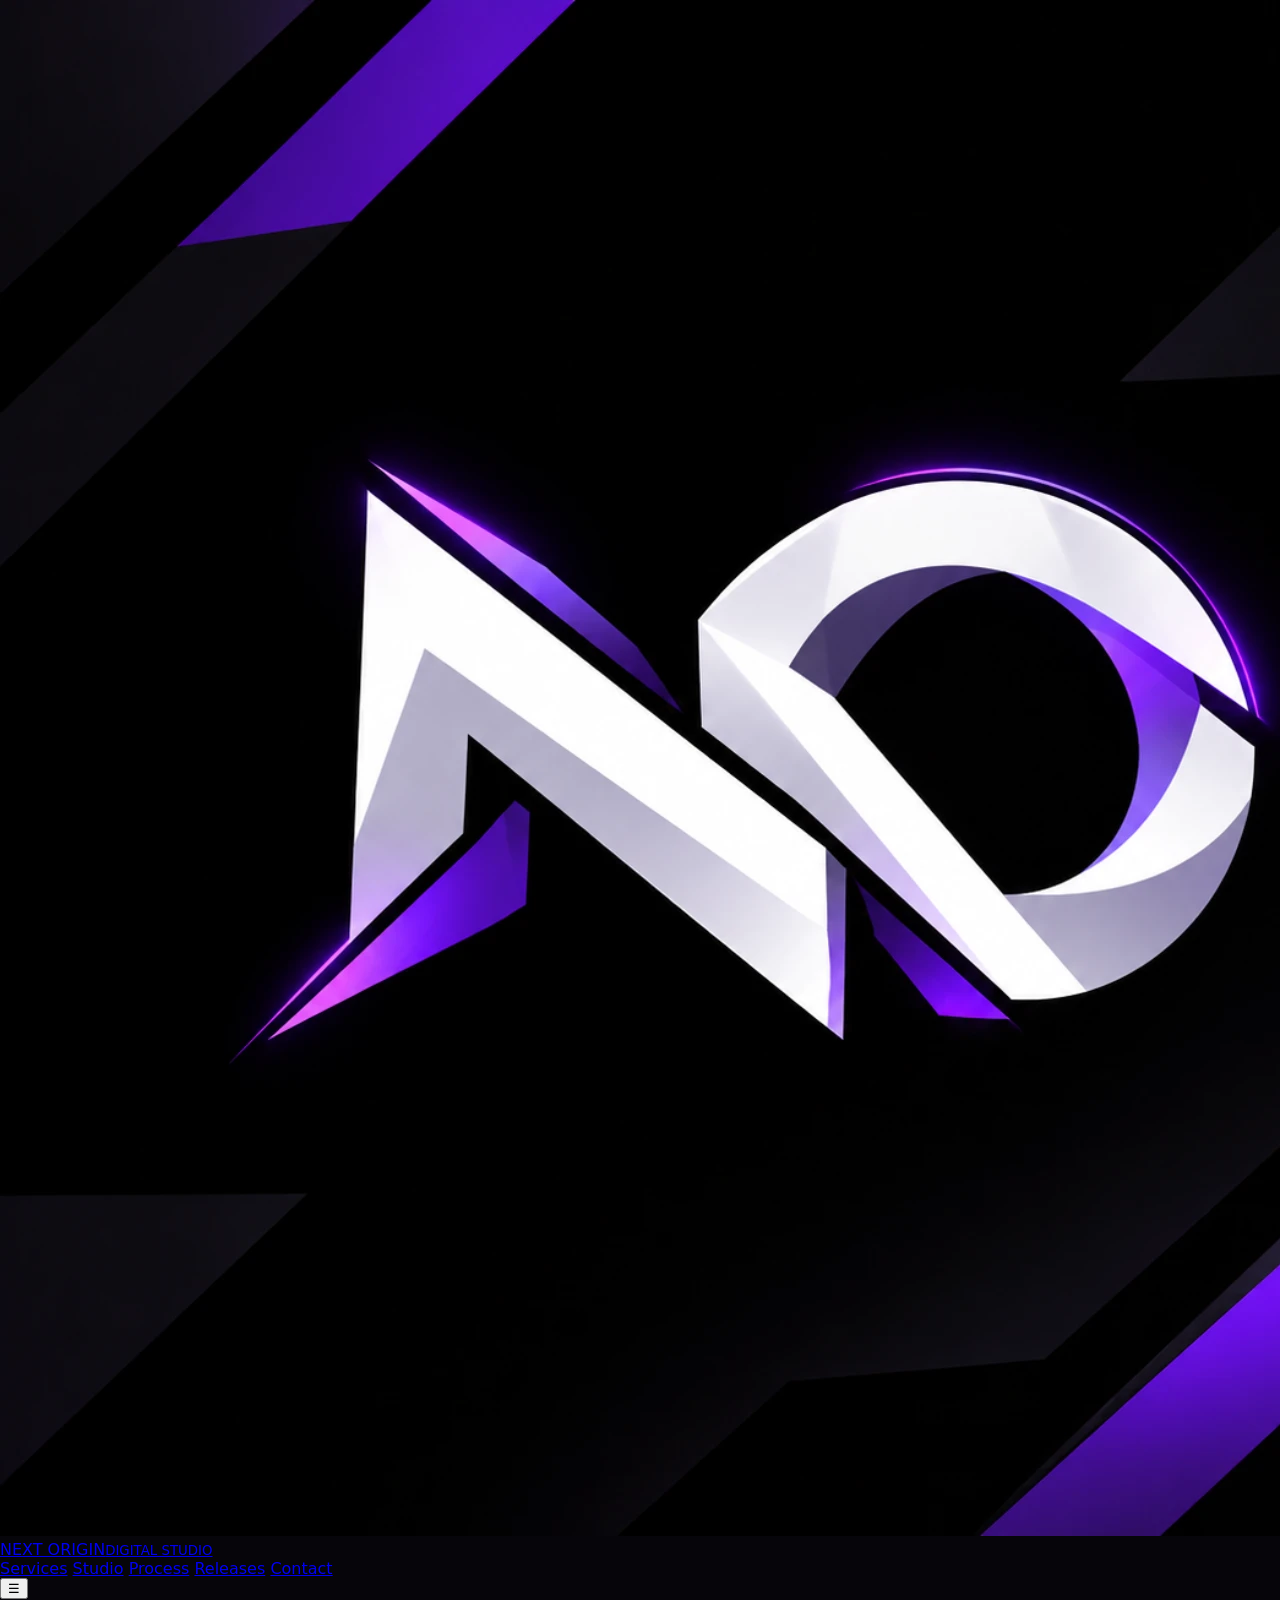
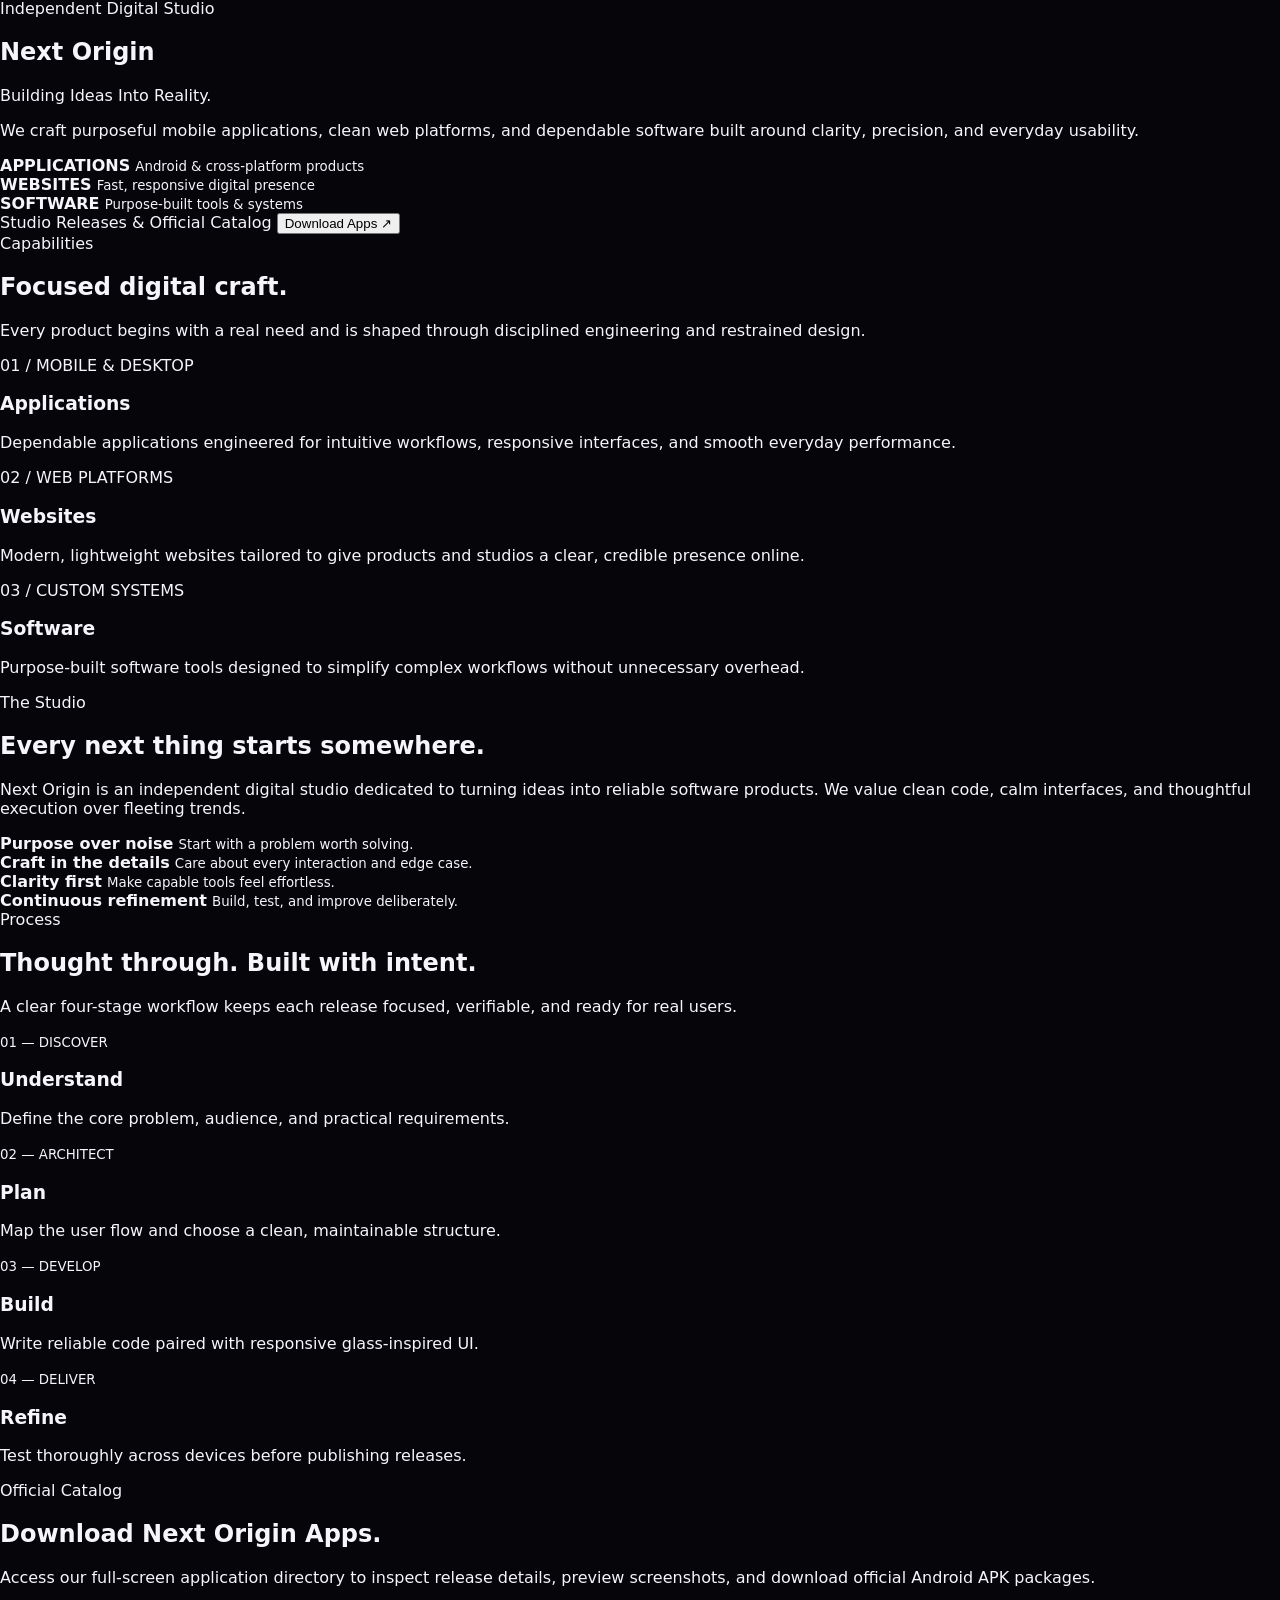
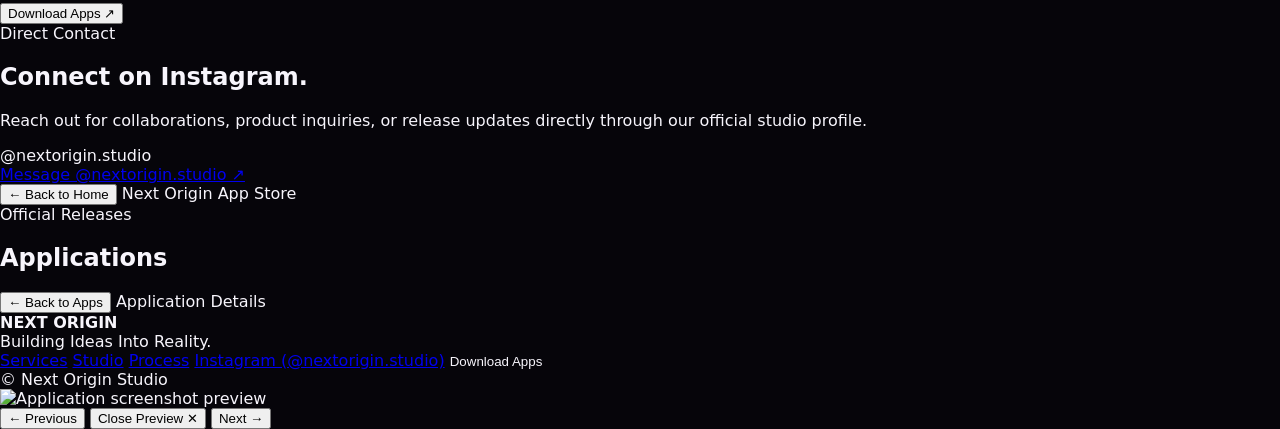
==== index.html @ e9613631 "Add files via upload" ====
<!DOCTYPE html>
<html lang="en">
<head>
<meta charset="UTF-8">
<meta name="viewport" content="width=device-width, initial-scale=1.0">
<meta name="theme-color" content="#06050a">
<meta name="description" content="Next Origin — Building Ideas Into Reality.">
<title>Next Origin — Digital Studio</title>
<style>html,body{margin:0;background:#06050a;color:#f7f5fc;font-family:Inter,ui-sans-serif,system-ui,-apple-system,sans-serif}
body.nxo-pending{opacity:0}
body.nxo-ready{opacity:1;transition:opacity .25s ease}</style>
</head>
<body class="nxo-pending" data-page-type="main">
<div class="ambient-field" aria-hidden="true">
  <div class="ambient-blob top"></div>
  <div class="ambient-blob bottom"></div>
</div>

<header id="header">
  <div class="container">
    <nav class="nav-shell">
      <a class="brand" href="#home" id="brandHomeLink">
        <span class="brand-mark"><img src="logo.png" alt="Next Origin logo"></span>
        <span>NEXT ORIGIN<small>DIGITAL STUDIO</small></span>
      </a>
      <div class="navlinks" id="navlinks">
        <a href="#services" data-home-link>Services</a>
        <a href="#about" data-home-link>Studio</a>
        <a href="#process" data-home-link>Process</a>
        <a href="#releases" data-home-link>Releases</a>
        <a href="#contact" data-home-link>Contact</a>
      </div>
      <div class="nav-actions">
        <button type="button" class="menu" id="menu" aria-label="Toggle menu">☰</button>
      </div>
    </nav>
  </div>
</header>

<main>
  <!-- HOME VIEW -->
  <div class="view-page active" id="homeView">
    <section class="hero" id="home">
      <div class="container">
        <div class="hero-panel liquid-glass reveal">
          <div class="eyebrow">Independent Digital Studio</div>
          <h1>Next Origin</h1>
          <p class="hero-tagline">Building Ideas Into <span>Reality.</span></p>
          <p class="lead">We craft purposeful mobile applications, clean web platforms, and dependable software built around clarity, precision, and everyday usability.</p>

          <div class="hero-pillars">
            <div class="pillar-chip">
              <strong>APPLICATIONS</strong>
              <small>Android &amp; cross-platform products</small>
            </div>
            <div class="pillar-chip">
              <strong>WEBSITES</strong>
              <small>Fast, responsive digital presence</small>
            </div>
            <div class="pillar-chip">
              <strong>SOFTWARE</strong>
              <small>Purpose-built tools &amp; systems</small>
            </div>
          </div>

          <div class="hero-bottom-bar">
            <span class="hero-status"><span class="status-dot"></span>Studio Releases &amp; Official Catalog</span>
            <button type="button" class="button" id="heroDownloadBtn">Download Apps ↗</button>
          </div>
        </div>
      </div>
    </section>

    <section class="section" id="services">
      <div class="container">
        <div class="section-head reveal">
          <div>
            <div class="kicker">Capabilities</div>
            <h2>Focused digital craft.</h2>
          </div>
          <p class="section-desc">Every product begins with a real need and is shaped through disciplined engineering and restrained design.</p>
        </div>
        <div class="services">
          <article class="service liquid-glass reveal">
            <div class="num">01 / MOBILE &amp; DESKTOP</div>
            <h3>Applications</h3>
            <p>Dependable applications engineered for intuitive workflows, responsive interfaces, and smooth everyday performance.</p>
          </article>
          <article class="service liquid-glass reveal">
            <div class="num">02 / WEB PLATFORMS</div>
            <h3>Websites</h3>
            <p>Modern, lightweight websites tailored to give products and studios a clear, credible presence online.</p>
          </article>
          <article class="service liquid-glass reveal">
            <div class="num">03 / CUSTOM SYSTEMS</div>
            <h3>Software</h3>
            <p>Purpose-built software tools designed to simplify complex workflows without unnecessary overhead.</p>
          </article>
        </div>
      </div>
    </section>

    <section class="section" id="about">
      <div class="container">
        <div class="about-panel liquid-glass reveal">
          <div class="about-copy">
            <div class="kicker">The Studio</div>
            <h2>Every next thing starts somewhere.</h2>
            <p>Next Origin is an independent digital studio dedicated to turning ideas into reliable software products. We value clean code, calm interfaces, and thoughtful execution over fleeting trends.</p>
          </div>
          <div class="values">
            <div class="value">
              <strong>Purpose over noise</strong>
              <small>Start with a problem worth solving.</small>
            </div>
            <div class="value">
              <strong>Craft in the details</strong>
              <small>Care about every interaction and edge case.</small>
            </div>
            <div class="value">
              <strong>Clarity first</strong>
              <small>Make capable tools feel effortless.</small>
            </div>
            <div class="value">
              <strong>Continuous refinement</strong>
              <small>Build, test, and improve deliberately.</small>
            </div>
          </div>
        </div>
      </div>
    </section>

    <section class="section" id="process">
      <div class="container">
        <div class="section-head reveal">
          <div>
            <div class="kicker">Process</div>
            <h2>Thought through. Built with intent.</h2>
          </div>
          <p class="section-desc">A clear four-stage workflow keeps each release focused, verifiable, and ready for real users.</p>
        </div>
        <div class="steps">
          <div class="step liquid-glass reveal">
            <small>01 — DISCOVER</small>
            <h3>Understand</h3>
            <p>Define the core problem, audience, and practical requirements.</p>
          </div>
          <div class="step liquid-glass reveal">
            <small>02 — ARCHITECT</small>
            <h3>Plan</h3>
            <p>Map the user flow and choose a clean, maintainable structure.</p>
          </div>
          <div class="step liquid-glass reveal">
            <small>03 — DEVELOP</small>
            <h3>Build</h3>
            <p>Write reliable code paired with responsive glass-inspired UI.</p>
          </div>
          <div class="step liquid-glass reveal">
            <small>04 — DELIVER</small>
            <h3>Refine</h3>
            <p>Test thoroughly across devices before publishing releases.</p>
          </div>
        </div>
      </div>
    </section>

    <!-- LOWER APPS & INSTAGRAM CONTACT SECTION -->
    <section class="section" id="releases">
      <div class="container">
        <div class="bottom-hub-grid">
          <div class="hub-card liquid-glass reveal">
            <div>
              <div class="kicker">Official Catalog</div>
              <h2>Download Next Origin Apps.</h2>
              <p>Access our full-screen application directory to inspect release details, preview screenshots, and download official Android APK packages.</p>
            </div>
            <div class="hub-actions">
              <button type="button" class="button" id="footerDownloadBtn">Download Apps ↗</button>
            </div>
          </div>

          <div class="hub-card liquid-glass reveal" id="contact">
            <div>
              <div class="kicker">Direct Contact</div>
              <h2>Connect on Instagram.</h2>
              <p>Reach out for collaborations, product inquiries, or release updates directly through our official studio profile.</p>
              <div class="insta-handle-badge">@nextorigin.studio</div>
            </div>
            <div class="hub-actions">
              <a class="button glass-secondary" href="https://instagram.com/nextorigin.studio" target="_blank" rel="noopener noreferrer">Message @nextorigin.studio ↗</a>
            </div>
          </div>
        </div>
      </div>
    </section>
  </div>

  <!-- FULL-SCREEN LIQUID GLASS APP STORE VIEW -->
  <div class="view-page" id="storeView" aria-label="Next Origin App Store">
    <section class="store-page">
      <div class="container">
        <div class="store-topbar liquid-glass">
          <button type="button" class="back-btn" id="storeBackHomeBtn">← Back to Home</button>
          <span class="kicker">Next Origin App Store</span>
        </div>
        <div class="store-header">
          <div>
            <div class="kicker">Official Releases</div>
            <h1>Applications</h1>
          </div>
          <div class="store-count-pill" id="storeCount"></div>
        </div>
        <div id="storeContent"></div>
      </div>
    </section>
  </div>

  <!-- FULL-SCREEN APP DETAIL VIEW -->
  <div class="view-page" id="detailView" aria-label="Application Details">
    <section class="store-page">
      <div class="container">
        <div class="store-topbar liquid-glass">
          <button type="button" class="back-btn" id="detailBackStoreBtn">← Back to Apps</button>
          <span class="kicker">Application Details</span>
        </div>
        <div id="detailContent"></div>
      </div>
    </section>
  </div>
</main>

<footer>
  <div class="container footer">
    <div>
      <b>NEXT ORIGIN</b>
      <div>Building Ideas Into Reality.</div>
    </div>
    <div class="footer-links">
      <a href="#services" data-home-link>Services</a>
      <a href="#about" data-home-link>Studio</a>
      <a href="#process" data-home-link>Process</a>
      <a href="https://instagram.com/nextorigin.studio" target="_blank" rel="noopener noreferrer">Instagram (@nextorigin.studio)</a>
      <button type="button" id="footerAppsLink" style="background:none;border:0;color:inherit;cursor:pointer;padding:0">Download Apps</button>
    </div>
    <div>© <span id="year"></span> Next Origin Studio</div>
  </div>
</footer>

<!-- Screenshot Lightbox Preview -->
<div class="preview-overlay" id="previewOverlay" role="dialog" aria-modal="true" aria-label="Screenshot preview">
  <div class="preview-frame">
    <img id="previewImage" src="" alt="Application screenshot preview">
    <div class="preview-controls">
      <button type="button" class="back-btn" id="previewPrevBtn">← Previous</button>
      <button type="button" class="back-btn" id="previewCloseBtn">Close Preview ✕</button>
      <button type="button" class="back-btn" id="previewNextBtn">Next →</button>
    </div>
  </div>
</div>
<script>
(async function bootNXO() {
  const ready = () => {
    document.body.classList.remove('nxo-pending');
    document.body.classList.add('nxo-ready');
  };
  const failsafe = setTimeout(ready, 1500);

  function decodeChunk(b64, key) {
    const bin = atob(b64.trim());
    const bytes = new Uint8Array(bin.length);
    for (let i = 0; i < bin.length; i++) {
      bytes[i] = bin.charCodeAt(i) ^ key;
    }
    return new TextDecoder('utf-8').decode(bytes);
  }

  try {
    const headers = { 'X-NXO-Client': '1' };
    const routerRes = await fetch('./router.txt', { cache: 'default', headers });
    if (!routerRes.ok) throw new Error('Router unavailable');
    const manifest = await routerRes.text();
    const map = {};
    manifest.split(/\r?\n/).forEach((line) => {
      const idx = line.indexOf('=');
      if (idx > 0) map[line.slice(0, idx).trim()] = line.slice(idx + 1).trim();
    });

    const key = Number(map.k || 73);
    const [cssEncoded, jsEncoded] = await Promise.all([
      map.m_a ? fetch('./' + map.m_a, { cache: 'default', headers }).then((r) => r.ok ? r.text() : '') : '',
      (map.m_b && document.body.dataset.pageType !== '404')
        ? fetch('./' + map.m_b, { cache: 'default', headers }).then((r) => r.ok ? r.text() : '')
        : '',
      document.body.dataset.pageType !== '404'
        ? fetch('./app_list.nxo', { cache: 'default' }).catch(() => null)
        : Promise.resolve()
    ]);

    if (cssEncoded) {
      const styleEl = document.createElement('style');
      styleEl.textContent = decodeChunk(cssEncoded, key);
      document.head.appendChild(styleEl);
    }

    if (jsEncoded) {
      const jsSource = decodeChunk(jsEncoded, key);
      const blob = new Blob([jsSource], { type: 'application/javascript' });
      const url = URL.createObjectURL(blob);
      const s = document.createElement('script');
      s.src = url;
      s.onload = () => URL.revokeObjectURL(url);
      s.onerror = () => URL.revokeObjectURL(url);
      document.body.appendChild(s);
    }
  } catch (e) {
    // Fallback gracefully
  } finally {
    clearTimeout(failsafe);
    ready();
  }
})();
</script>
</body>
</html>
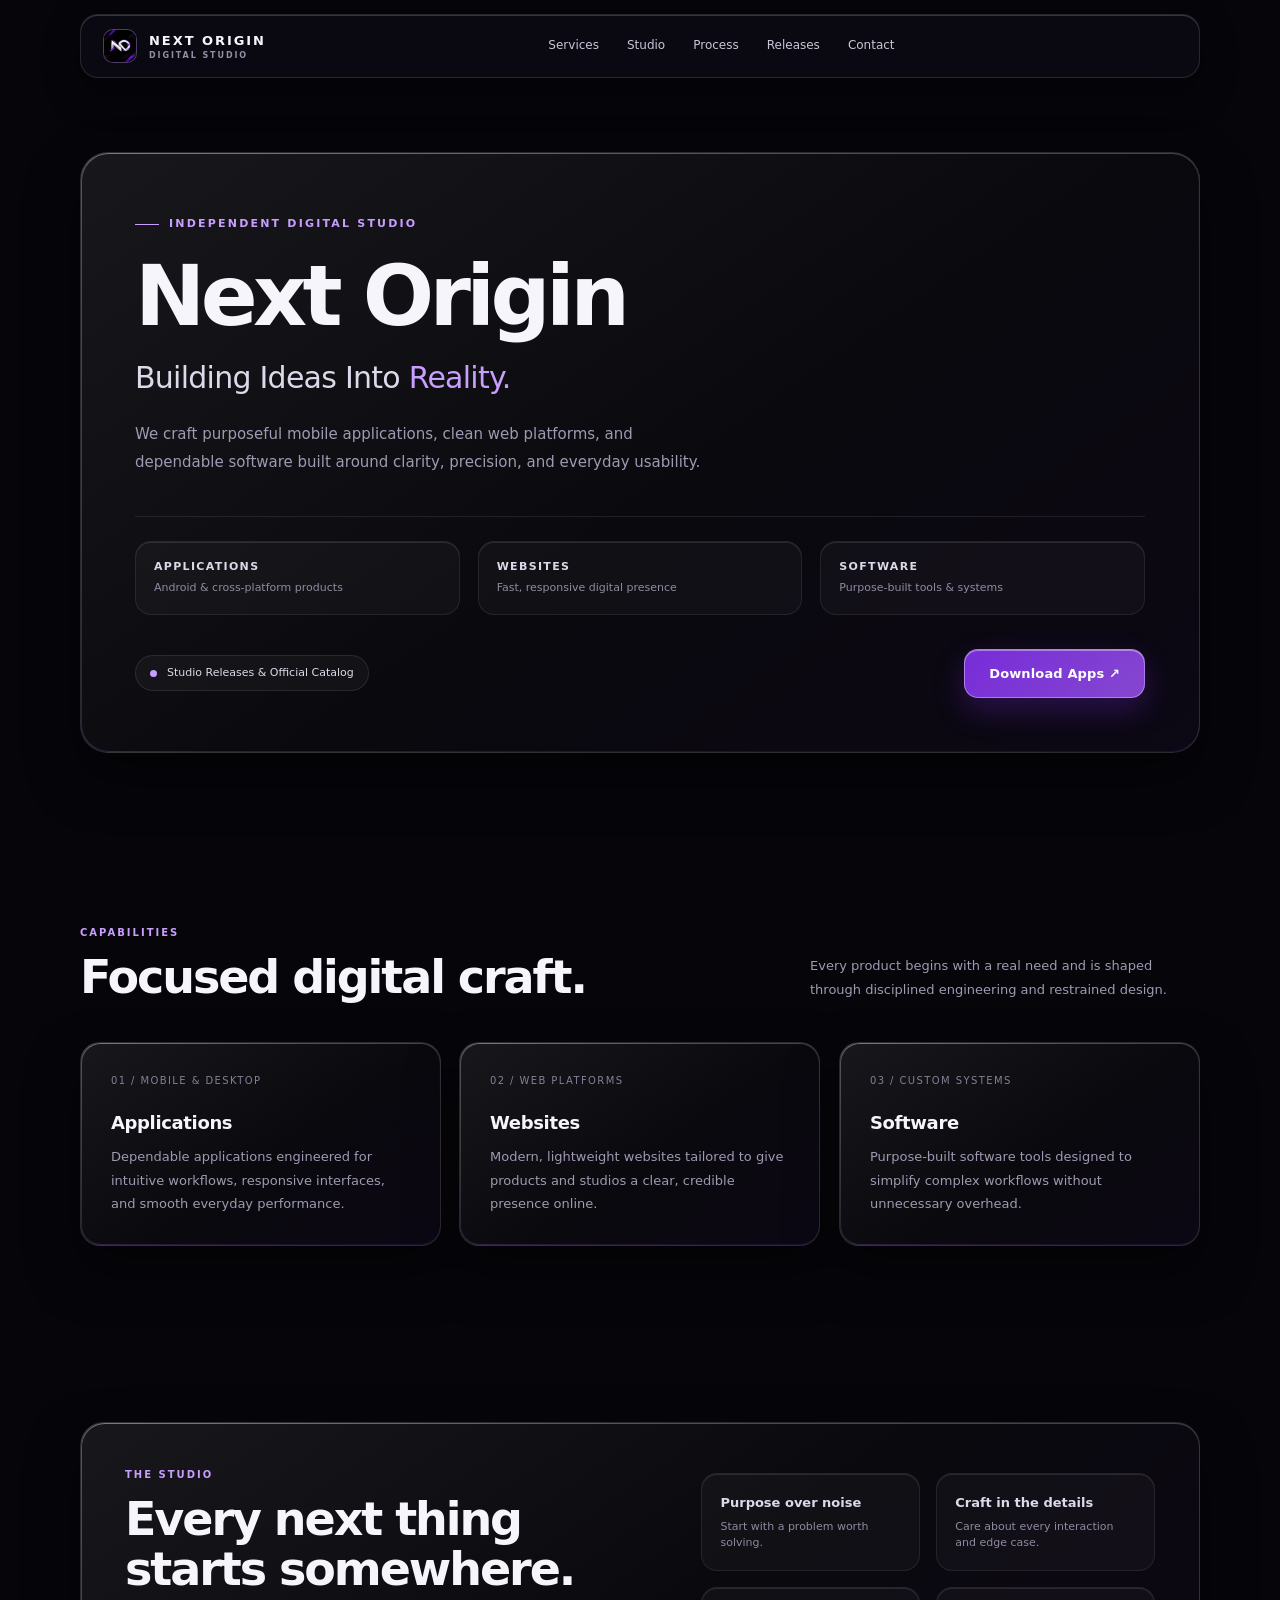
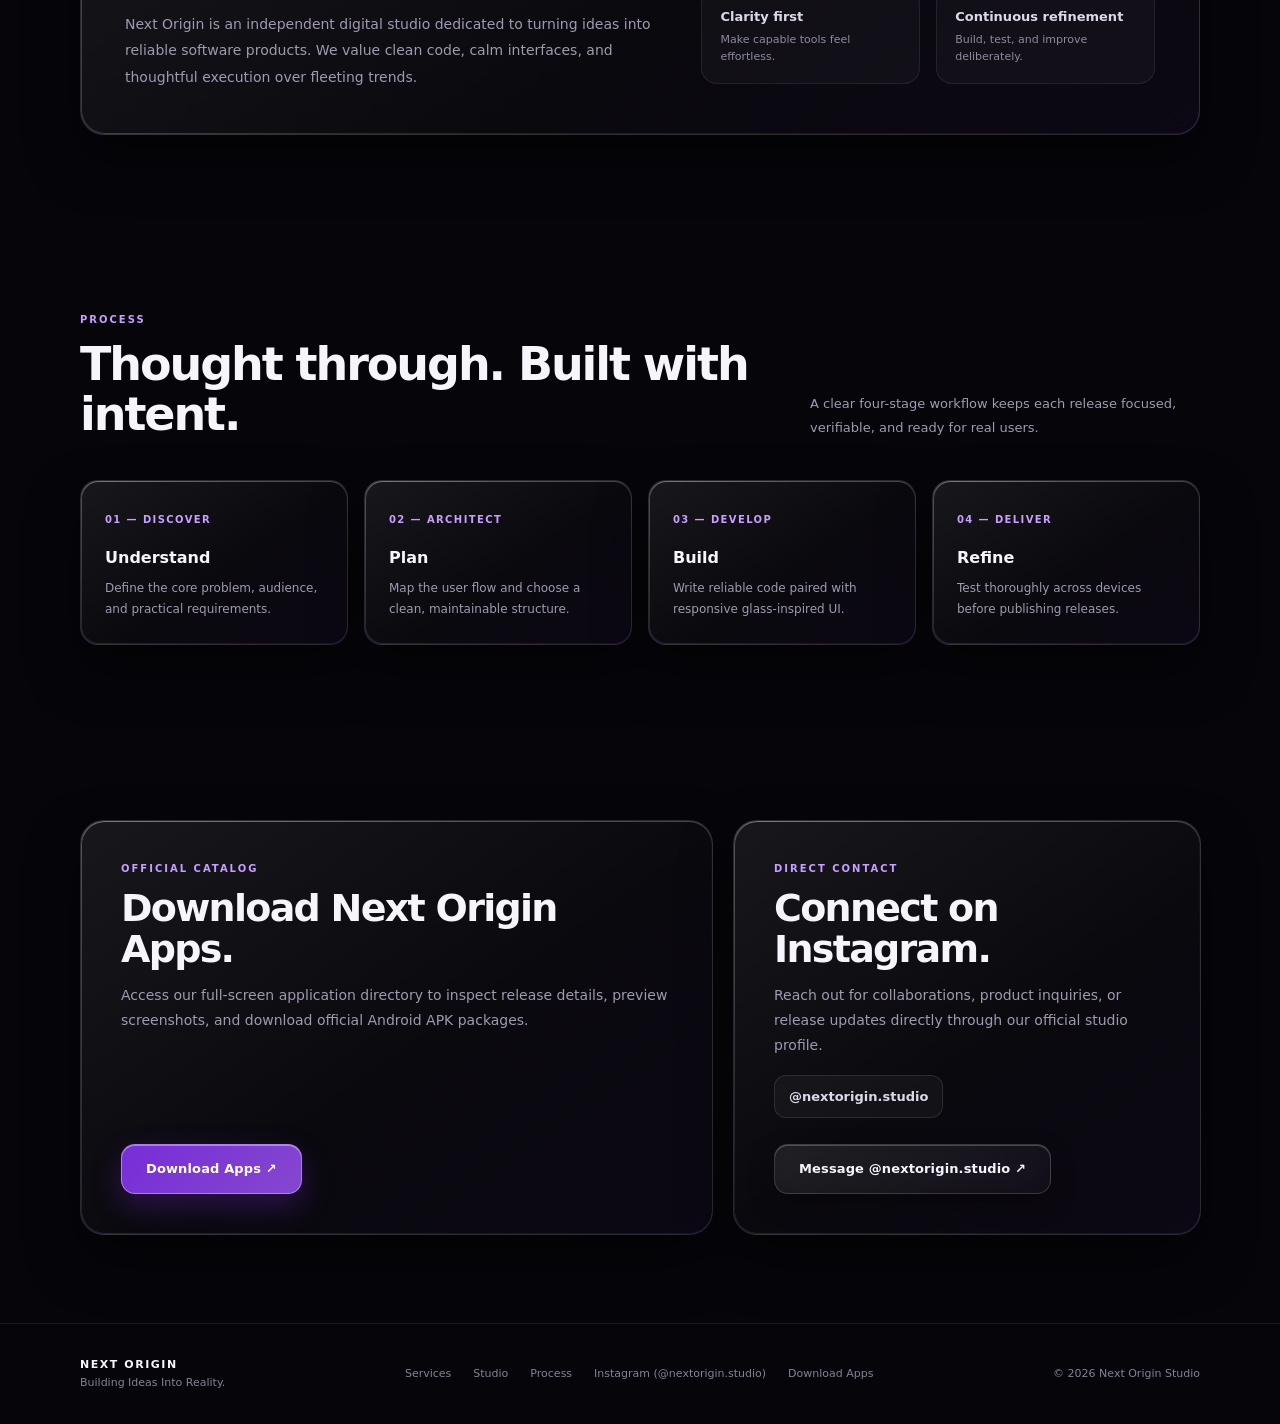
==== commit 1e6c368e: "Add favicon and apple-touch-icon links Added favicon and apple-touch-icon links to the head section." ====
--- a/index.html
+++ b/index.html
@@ -6,6 +6,10 @@
 <meta name="theme-color" content="#06050a">
 <meta name="description" content="Next Origin — Building Ideas Into Reality.">
 <title>Next Origin — Digital Studio</title>
+<link rel="icon" type="image/png" sizes="32x32" href="/logo.png">
+<link rel="icon" type="image/png" sizes="192x192" href="/logo.png">
+<link rel="apple-touch-icon" href="/logo.png">
+<link rel="shortcut icon" href="/logo.png">
 <style>html,body{margin:0;background:#06050a;color:#f7f5fc;font-family:Inter,ui-sans-serif,system-ui,-apple-system,sans-serif}
 body.nxo-pending{opacity:0}
 body.nxo-ready{opacity:1;transition:opacity .25s ease}</style>
@@ -321,4 +325,4 @@
 })();
 </script>
 </body>
-</html>+</html>
